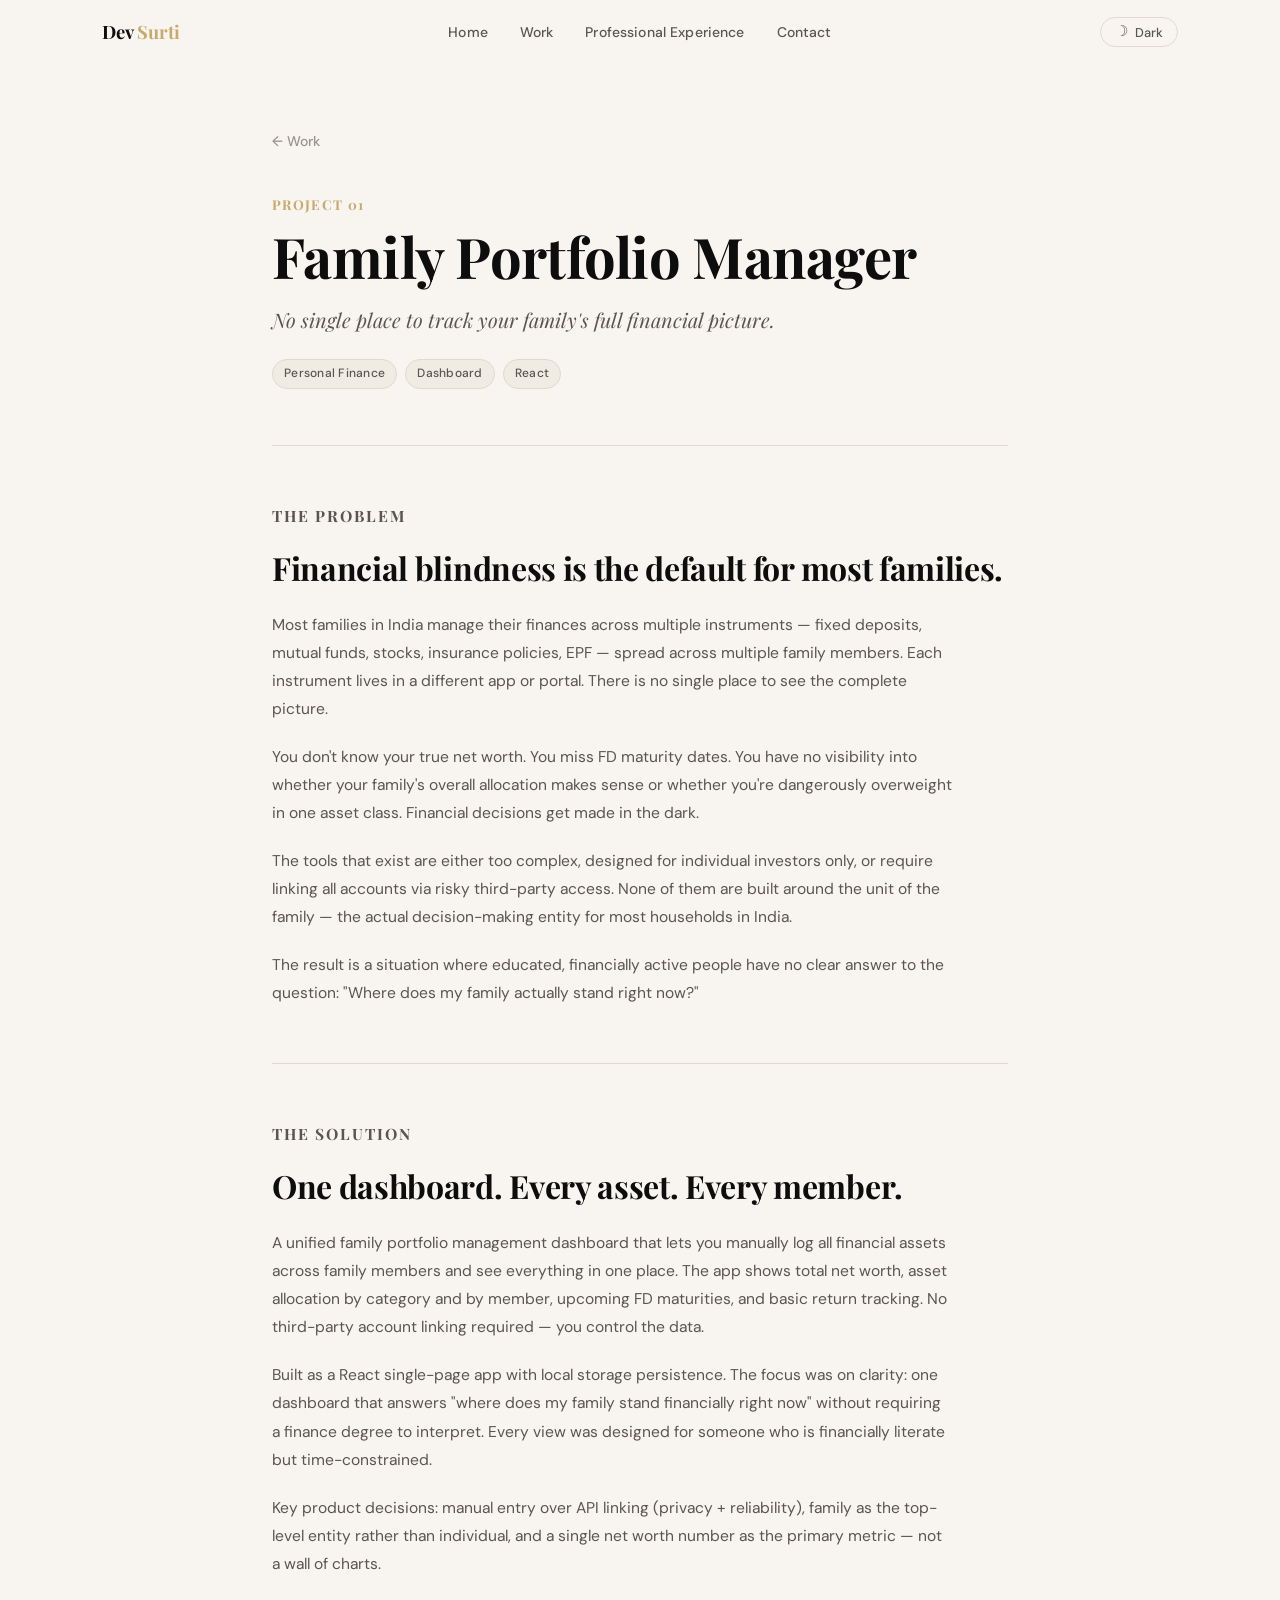
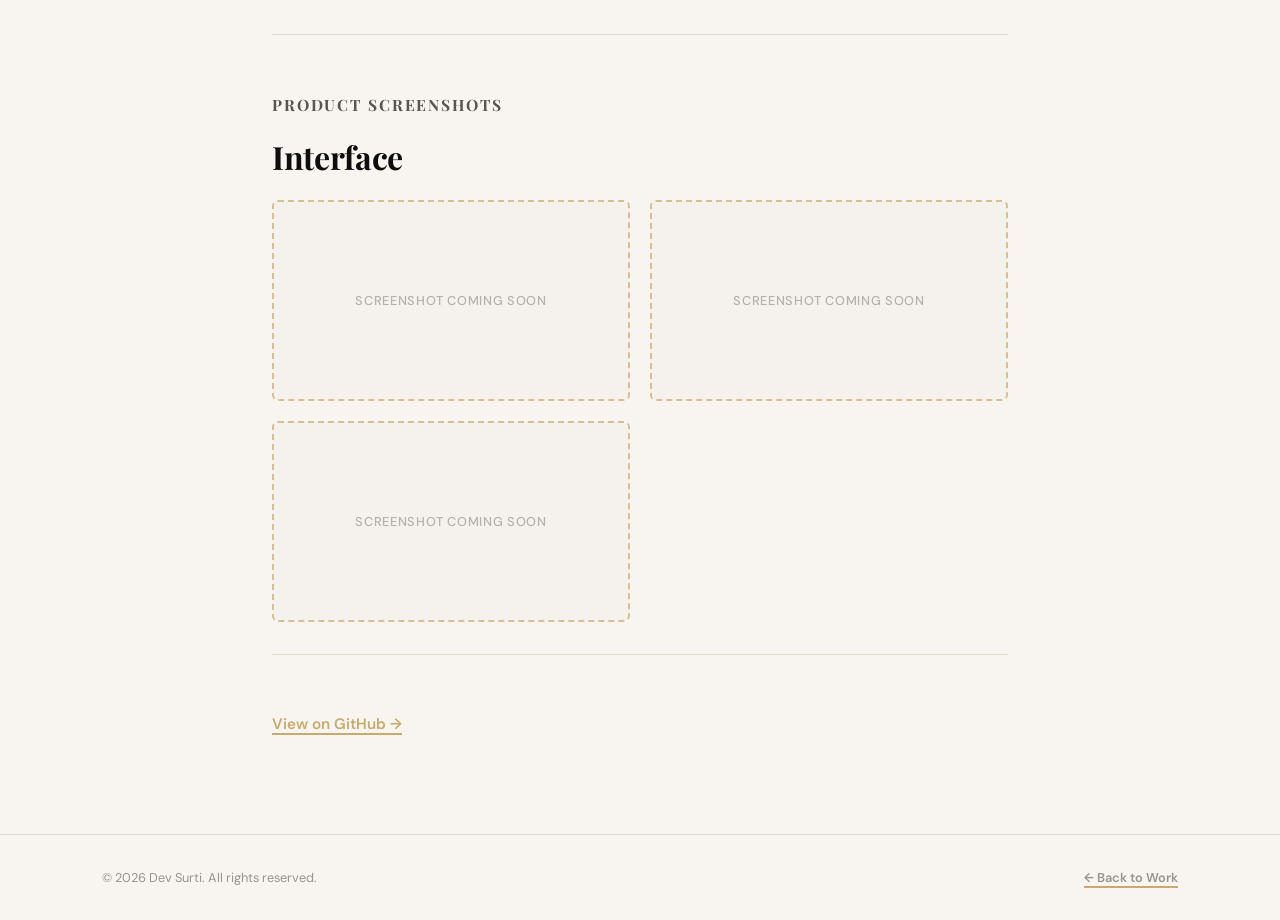
==== project-family-portfolio.html @ 0338aacd "Initial portfolio launch" ====
<!DOCTYPE html>
<html lang="en" data-theme="light">
<head>
  <meta charset="UTF-8" />
  <meta name="viewport" content="width=device-width, initial-scale=1.0" />
  <title>Family Portfolio Manager — Dev Surti</title>
  <meta name="description" content="A unified dashboard to track your family's complete financial picture — FDs, mutual funds, stocks, EPF, and more." />
  <link rel="stylesheet" href="style.css" />
  <link rel="icon" href="favicon.svg" type="image/svg+xml" />
</head>
<body>

  <!-- NAV -->
  <nav class="site-nav" id="site-nav">
    <div class="nav-inner">
      <a href="index.html" class="nav-logo">Dev <span>Surti</span></a>
      <ul class="nav-links" role="list">
        <li><a href="index.html">Home</a></li>
        <li><a href="index.html#work">Work</a></li>
        <li><a href="experience.html">Professional Experience</a></li>
        <li><a href="index.html#contact">Contact</a></li>
      </ul>
      <div class="nav-right">
        <button class="theme-toggle" id="theme-toggle" aria-label="Toggle theme">
          <span class="icon" id="theme-icon">☽</span>
          <span id="theme-label">Dark</span>
        </button>
        <button class="nav-hamburger" id="nav-hamburger" aria-label="Open menu" aria-expanded="false">
          <span></span><span></span><span></span>
        </button>
      </div>
    </div>
    <div class="nav-mobile" id="nav-mobile" role="navigation">
      <a href="index.html">Home</a>
      <a href="index.html#work">Work</a>
      <a href="experience.html">Professional Experience</a>
      <a href="index.html#contact">Contact</a>
    </div>
  </nav>

  <!-- MAIN -->
  <main class="project-page">
    <div class="container--narrow">

      <a href="index.html#work" class="back-link fade-in">← Work</a>

      <!-- Hero -->
      <div class="project-hero fade-in fade-in-delay-1">
        <p class="project-number">Project 01</p>
        <h1>Family Portfolio Manager</h1>
        <p class="project-teaser">No single place to track your family's full financial picture.</p>
        <div class="project-meta">
          <span class="tag">Personal Finance</span>
          <span class="tag">Dashboard</span>
          <span class="tag">React</span>
        </div>
      </div>

      <!-- The Problem -->
      <div class="project-section fade-in">
        <p class="project-section-label">The Problem</p>
        <h2>Financial blindness is the default for most families.</h2>
        <p>
          Most families in India manage their finances across multiple instruments — fixed deposits,
          mutual funds, stocks, insurance policies, EPF — spread across multiple family members.
          Each instrument lives in a different app or portal. There is no single place to see the
          complete picture.
        </p>
        <p>
          You don't know your true net worth. You miss FD maturity dates. You have no visibility
          into whether your family's overall allocation makes sense or whether you're dangerously
          overweight in one asset class. Financial decisions get made in the dark.
        </p>
        <p>
          The tools that exist are either too complex, designed for individual investors only, or
          require linking all accounts via risky third-party access. None of them are built around
          the unit of the family — the actual decision-making entity for most households in India.
        </p>
        <p>
          The result is a situation where educated, financially active people have no clear answer
          to the question: "Where does my family actually stand right now?"
        </p>
      </div>

      <!-- The Solution -->
      <div class="project-section fade-in">
        <p class="project-section-label">The Solution</p>
        <h2>One dashboard. Every asset. Every member.</h2>
        <p>
          A unified family portfolio management dashboard that lets you manually log all financial
          assets across family members and see everything in one place. The app shows total net
          worth, asset allocation by category and by member, upcoming FD maturities, and basic
          return tracking. No third-party account linking required — you control the data.
        </p>
        <p>
          Built as a React single-page app with local storage persistence. The focus was on
          clarity: one dashboard that answers "where does my family stand financially right now"
          without requiring a finance degree to interpret. Every view was designed for someone
          who is financially literate but time-constrained.
        </p>
        <p>
          Key product decisions: manual entry over API linking (privacy + reliability), family as
          the top-level entity rather than individual, and a single net worth number as the primary
          metric — not a wall of charts.
        </p>
      </div>

      <!-- Screenshots -->
      <div class="project-section fade-in">
        <p class="project-section-label">Product Screenshots</p>
        <h2>Interface</h2>
        <div class="screenshots-grid">
          <div class="screenshot-placeholder">Screenshot coming soon</div>
          <div class="screenshot-placeholder">Screenshot coming soon</div>
          <div class="screenshot-placeholder">Screenshot coming soon</div>
        </div>
      </div>

      <!-- GitHub -->
      <div class="project-section github-cta fade-in">
        <a href="#" class="text-cta text-cta--accent">View on GitHub →</a>
      </div>

    </div>
  </main>

  <!-- FOOTER -->
  <footer class="site-footer">
    <div class="footer-inner">
      <p class="footer-copy">© 2026 Dev Surti. All rights reserved.</p>
      <a href="index.html#work" class="footer-copy text-cta" style="font-size:0.8rem;">← Back to Work</a>
    </div>
  </footer>

  <script>
    const root = document.documentElement;
    const toggleBtn = document.getElementById('theme-toggle');
    const themeIcon = document.getElementById('theme-icon');
    const themeLabel = document.getElementById('theme-label');

    function applyTheme(theme) {
      root.setAttribute('data-theme', theme);
      localStorage.setItem('theme', theme);
      if (theme === 'dark') {
        themeIcon.textContent = '☀';
        themeLabel.textContent = 'Light';
      } else {
        themeIcon.textContent = '☽';
        themeLabel.textContent = 'Dark';
      }
    }

    applyTheme(localStorage.getItem('theme') || 'light');
    toggleBtn.addEventListener('click', () => {
      applyTheme(root.getAttribute('data-theme') === 'dark' ? 'light' : 'dark');
    });

    const nav = document.getElementById('site-nav');
    window.addEventListener('scroll', () => {
      nav.classList.toggle('scrolled', window.scrollY > 20);
    }, { passive: true });

    const hamburger = document.getElementById('nav-hamburger');
    const mobileNav = document.getElementById('nav-mobile');
    hamburger.addEventListener('click', () => {
      const open = mobileNav.classList.toggle('open');
      hamburger.setAttribute('aria-expanded', open);
    });

    const fadeEls = document.querySelectorAll('.fade-in');
    const observer = new IntersectionObserver((entries) => {
      entries.forEach(entry => {
        if (entry.isIntersecting) {
          entry.target.classList.add('visible');
          observer.unobserve(entry.target);
        }
      });
    }, { threshold: 0.1 });
    fadeEls.forEach(el => observer.observe(el));
  </script>

</body>
</html>
---- style.css ----
/* ============================================================
   IMPORTS
   ============================================================ */
@import url('https://fonts.googleapis.com/css2?family=Playfair+Display:ital,wght@0,400;0,700;0,900;1,400;1,700&family=DM+Sans:ital,wght@0,300;0,400;0,500;0,600;1,300;1,400&display=swap');

/* ============================================================
   CSS VARIABLES — LIGHT THEME (default)
   ============================================================ */
:root {
  --bg:          #f8f5f0;
  --bg-nav:      rgba(248, 245, 240, 0.92);
  --surface:     #ffffff;
  --border:      #e0d9ce;
  --border-accent: #c8a96e;
  --text-primary: #0d0d0d;
  --text-secondary: #5a5550;
  --text-muted:  #9a9390;
  --accent:      #c8a96e;
  --accent-hover: #b8934f;
  --tag-bg:      #f0ece4;
  --tag-text:    #5a5550;
  --card-bg:     #ffffff;
  --card-border: #e0d9ce;
  --live-bg:     #e8f5e9;
  --live-text:   #2e7d32;
  --placeholder-bg: #f5f2ed;
  --shadow:      0 2px 12px rgba(13,13,13,0.06);
  --shadow-hover: 0 8px 32px rgba(13,13,13,0.12);
}

/* DARK THEME */
[data-theme="dark"] {
  --bg:          #0d0d0d;
  --bg-nav:      rgba(13, 13, 13, 0.92);
  --surface:     #161614;
  --border:      #2a2820;
  --border-accent: #c8a96e;
  --text-primary: #f0ece4;
  --text-secondary: #b0a99e;
  --text-muted:  #6a6460;
  --accent:      #c8a96e;
  --accent-hover: #d9bc83;
  --tag-bg:      #1e1c18;
  --tag-text:    #b0a99e;
  --card-bg:     #161614;
  --card-border: #2a2820;
  --live-bg:     #0a1f0d;
  --live-text:   #66bb6a;
  --placeholder-bg: #1a1814;
  --shadow:      0 2px 12px rgba(0,0,0,0.3);
  --shadow-hover: 0 8px 32px rgba(0,0,0,0.5);
}

/* ============================================================
   RESET & BASE
   ============================================================ */
*, *::before, *::after {
  box-sizing: border-box;
  margin: 0;
  padding: 0;
}

html {
  scroll-behavior: smooth;
  font-size: 16px;
}

body {
  background-color: var(--bg);
  color: var(--text-primary);
  font-family: 'DM Sans', system-ui, sans-serif;
  font-weight: 400;
  line-height: 1.65;
  transition: background-color 0.3s ease, color 0.3s ease;
  -webkit-font-smoothing: antialiased;
}

img {
  max-width: 100%;
  display: block;
}

a {
  color: inherit;
  text-decoration: none;
}

ul, ol {
  list-style: none;
}

/* ============================================================
   TYPOGRAPHY
   ============================================================ */
h1, h2, h3, h4 {
  font-family: 'Playfair Display', Georgia, serif;
  line-height: 1.15;
  letter-spacing: -0.01em;
}

.display-heading {
  font-family: 'Playfair Display', Georgia, serif;
  font-size: clamp(2.6rem, 5.5vw, 4.8rem);
  font-weight: 900;
  line-height: 1.1;
  letter-spacing: -0.02em;
}

.section-heading {
  font-family: 'Playfair Display', Georgia, serif;
  font-size: clamp(2rem, 3.5vw, 3rem);
  font-weight: 700;
  letter-spacing: -0.015em;
}

.section-sub {
  font-size: 1rem;
  color: var(--text-secondary);
  margin-top: 0.5rem;
  font-weight: 400;
}

.body-lead {
  font-size: 1.05rem;
  line-height: 1.7;
  color: var(--text-secondary);
}

/* ============================================================
   LAYOUT
   ============================================================ */
.container {
  max-width: 1140px;
  margin: 0 auto;
  padding: 0 2rem;
}

.container--narrow {
  max-width: 800px;
  margin: 0 auto;
  padding: 0 2rem;
}

section {
  padding: 6rem 0;
}

/* ============================================================
   NAV
   ============================================================ */
.site-nav {
  position: fixed;
  top: 0;
  left: 0;
  right: 0;
  z-index: 100;
  background: var(--bg-nav);
  backdrop-filter: blur(12px);
  -webkit-backdrop-filter: blur(12px);
  border-bottom: 1px solid transparent;
  transition: border-color 0.3s ease, background 0.3s ease;
}

.site-nav.scrolled {
  border-bottom-color: var(--border);
}

.nav-inner {
  max-width: 1140px;
  margin: 0 auto;
  padding: 0 2rem;
  height: 64px;
  display: flex;
  align-items: center;
  justify-content: space-between;
  gap: 2rem;
}

.nav-logo {
  font-family: 'Playfair Display', Georgia, serif;
  font-size: 1.15rem;
  font-weight: 700;
  color: var(--text-primary);
  white-space: nowrap;
  flex-shrink: 0;
}

.nav-logo span {
  color: var(--accent);
}

.nav-links {
  display: flex;
  align-items: center;
  gap: 2rem;
}

.nav-links a {
  font-size: 0.875rem;
  font-weight: 500;
  color: var(--text-secondary);
  transition: color 0.2s ease;
  letter-spacing: 0.01em;
}

.nav-links a:hover {
  color: var(--text-primary);
}

.nav-right {
  display: flex;
  align-items: center;
  gap: 1.5rem;
  flex-shrink: 0;
}

/* Theme toggle */
.theme-toggle {
  background: none;
  border: 1px solid var(--border);
  border-radius: 20px;
  cursor: pointer;
  color: var(--text-secondary);
  font-family: 'DM Sans', sans-serif;
  font-size: 0.8rem;
  font-weight: 500;
  padding: 0.35rem 0.9rem;
  display: flex;
  align-items: center;
  gap: 0.4rem;
  transition: border-color 0.2s ease, color 0.2s ease, background 0.2s ease;
  white-space: nowrap;
}

.theme-toggle:hover {
  border-color: var(--accent);
  color: var(--text-primary);
}

.theme-toggle .icon {
  font-size: 0.95rem;
  line-height: 1;
}

/* Nav hamburger (mobile) */
.nav-hamburger {
  display: none;
  flex-direction: column;
  gap: 5px;
  background: none;
  border: none;
  cursor: pointer;
  padding: 4px;
}

.nav-hamburger span {
  display: block;
  width: 22px;
  height: 2px;
  background: var(--text-primary);
  transition: all 0.25s ease;
  border-radius: 2px;
}

/* Mobile nav drawer */
.nav-mobile {
  display: none;
  flex-direction: column;
  gap: 0;
  background: var(--bg);
  border-top: 1px solid var(--border);
  padding: 1rem 2rem 1.5rem;
}

.nav-mobile.open {
  display: flex;
}

.nav-mobile a {
  font-size: 1rem;
  font-weight: 500;
  color: var(--text-secondary);
  padding: 0.75rem 0;
  border-bottom: 1px solid var(--border);
  transition: color 0.2s ease;
}

.nav-mobile a:last-child {
  border-bottom: none;
}

.nav-mobile a:hover {
  color: var(--text-primary);
}

/* ============================================================
   TEXT CTAs (link-style, not buttons)
   ============================================================ */
.text-cta {
  display: inline-flex;
  align-items: center;
  gap: 0.25rem;
  font-size: 0.95rem;
  font-weight: 600;
  color: var(--text-primary);
  text-decoration: underline;
  text-decoration-color: var(--accent);
  text-underline-offset: 4px;
  text-decoration-thickness: 1.5px;
  transition: color 0.2s ease, text-decoration-color 0.2s ease;
}

.text-cta:hover {
  color: var(--accent);
  text-decoration-color: var(--accent);
}

.text-cta--accent {
  color: var(--accent);
}

.text-cta--accent:hover {
  color: var(--accent-hover);
}

.cta-group {
  display: flex;
  align-items: center;
  flex-wrap: wrap;
  gap: 0.5rem;
}

.cta-divider {
  color: var(--text-muted);
  font-size: 0.9rem;
  user-select: none;
}

/* ============================================================
   TAGS / BADGES
   ============================================================ */
.tags {
  display: flex;
  flex-wrap: wrap;
  gap: 0.5rem;
}

.tag {
  display: inline-block;
  padding: 0.25rem 0.7rem;
  background: var(--tag-bg);
  color: var(--tag-text);
  font-size: 0.75rem;
  font-weight: 500;
  border-radius: 20px;
  letter-spacing: 0.02em;
  border: 1px solid var(--border);
}

.tag--live {
  background: var(--live-bg);
  color: var(--live-text);
  border-color: transparent;
  font-weight: 600;
}

.tag--live::before {
  content: '● ';
  font-size: 0.6rem;
}

/* ============================================================
   FADE-IN ANIMATION
   ============================================================ */
.fade-in {
  opacity: 0;
  transform: translateY(20px);
  transition: opacity 0.6s ease, transform 0.6s ease;
}

.fade-in.visible {
  opacity: 1;
  transform: translateY(0);
}

.fade-in-delay-1 { transition-delay: 0.1s; }
.fade-in-delay-2 { transition-delay: 0.2s; }
.fade-in-delay-3 { transition-delay: 0.3s; }
.fade-in-delay-4 { transition-delay: 0.4s; }

/* ============================================================
   HERO SECTION
   ============================================================ */
.hero {
  padding-top: 10rem;
  padding-bottom: 6rem;
  min-height: 100vh;
  display: flex;
  align-items: center;
}

.hero-inner {
  display: grid;
  grid-template-columns: 1fr 340px;
  gap: 5rem;
  align-items: center;
  width: 100%;
}

.hero-bio {
  margin-top: 1.5rem;
  font-size: 1rem;
  color: var(--text-secondary);
  max-width: 420px;
  line-height: 1.75;
}

.hero-ctas {
  margin-top: 2rem;
}

.hero-contact-line {
  margin-top: 1.5rem;
  display: flex;
  align-items: center;
  gap: 0.5rem;
  font-size: 0.8rem;
  color: var(--text-muted);
}

.hero-contact-line a {
  color: var(--text-muted);
  transition: color 0.2s ease;
}

.hero-contact-line a:hover {
  color: var(--accent);
}

.hero-contact-line .li-icon {
  width: 14px;
  height: 14px;
  fill: currentColor;
  flex-shrink: 0;
}

/* Profile photo placeholder */
.profile-photo-placeholder {
  width: 100%;
  aspect-ratio: 3 / 4;
  border: 2px dashed var(--border-accent);
  border-radius: 4px;
  background: var(--placeholder-bg);
  display: flex;
  align-items: center;
  justify-content: center;
  color: var(--text-muted);
  font-size: 0.875rem;
  font-weight: 500;
  letter-spacing: 0.05em;
  text-transform: uppercase;
  max-width: 340px;
}

/* ============================================================
   WORK / PROJECT CARDS
   ============================================================ */
.work-section {
  border-top: 1px solid var(--border);
}

.work-header {
  margin-bottom: 3.5rem;
}

.cards-grid {
  display: grid;
  grid-template-columns: repeat(2, 1fr);
  gap: 1.5rem;
}

.project-card {
  background: var(--card-bg);
  border: 1px solid var(--card-border);
  border-radius: 6px;
  padding: 2rem;
  display: flex;
  flex-direction: column;
  gap: 1rem;
  transition: transform 0.25s ease, border-color 0.25s ease, box-shadow 0.25s ease;
  position: relative;
  overflow: hidden;
}

.project-card:hover {
  transform: translateY(-4px);
  border-color: var(--border-accent);
  box-shadow: var(--shadow-hover);
}

.card-number {
  font-family: 'Playfair Display', Georgia, serif;
  font-size: 3.5rem;
  font-weight: 900;
  color: var(--accent);
  opacity: 0.12;
  line-height: 1;
  position: absolute;
  top: 1.25rem;
  right: 1.75rem;
  user-select: none;
  pointer-events: none;
}

.card-name {
  font-family: 'Playfair Display', Georgia, serif;
  font-size: 1.35rem;
  font-weight: 700;
  line-height: 1.3;
  margin-top: 0.25rem;
}

.card-problem {
  font-size: 0.9rem;
  color: var(--text-secondary);
  line-height: 1.6;
}

.card-footer {
  margin-top: auto;
  padding-top: 1rem;
  border-top: 1px solid var(--border);
  display: flex;
  align-items: center;
  justify-content: space-between;
}

.card-status-tags {
  display: flex;
  flex-wrap: wrap;
  gap: 0.4rem;
  align-items: center;
  flex: 1;
}

.card-explore {
  flex-shrink: 0;
}

.card-footer .tags {
  flex: 1;
  gap: 0.4rem;
}

/* ============================================================
   CONTACT SECTION
   ============================================================ */
.contact-section {
  border-top: 1px solid var(--border);
}

.contact-inner {
  max-width: 640px;
}

.contact-text {
  margin-top: 1rem;
  font-size: 1.05rem;
  color: var(--text-secondary);
  line-height: 1.75;
}

.contact-ctas {
  margin-top: 2rem;
}

/* ============================================================
   FOOTER
   ============================================================ */
.site-footer {
  border-top: 1px solid var(--border);
  padding: 2rem 0;
}

.footer-inner {
  max-width: 1140px;
  margin: 0 auto;
  padding: 0 2rem;
  display: flex;
  align-items: center;
  justify-content: space-between;
  gap: 1rem;
  flex-wrap: wrap;
}

.footer-copy {
  font-size: 0.8rem;
  color: var(--text-muted);
}

/* ============================================================
   EXPERIENCE PAGE
   ============================================================ */
.experience-page {
  padding-top: 8rem;
  padding-bottom: 6rem;
}

.experience-header {
  display: flex;
  align-items: flex-start;
  justify-content: space-between;
  gap: 2rem;
  margin-bottom: 3rem;
  flex-wrap: wrap;
}

.experience-header h1 {
  font-size: clamp(2.2rem, 4vw, 3.5rem);
}

.resume-section {
  margin-top: 3rem;
}

.resume-section + .resume-section {
  margin-top: 2.5rem;
  padding-top: 2.5rem;
  border-top: 1px solid var(--border);
}

.resume-section-title {
  font-family: 'Playfair Display', Georgia, serif;
  font-size: 0.75rem;
  font-weight: 700;
  letter-spacing: 0.12em;
  text-transform: uppercase;
  color: var(--accent);
  margin-bottom: 1.25rem;
}

.resume-summary {
  font-size: 1rem;
  color: var(--text-secondary);
  line-height: 1.8;
}

/* Experience items */
.exp-item {
  margin-bottom: 2.5rem;
}

.exp-item:last-child {
  margin-bottom: 0;
}

.exp-header {
  display: flex;
  justify-content: space-between;
  align-items: flex-start;
  gap: 1rem;
  flex-wrap: wrap;
  margin-bottom: 0.35rem;
}

.exp-company {
  font-family: 'Playfair Display', Georgia, serif;
  font-size: 1.15rem;
  font-weight: 700;
}

.exp-role {
  font-size: 0.95rem;
  font-weight: 600;
  color: var(--text-secondary);
  margin-bottom: 0.75rem;
}

.exp-date {
  font-size: 0.8rem;
  color: var(--text-muted);
  font-weight: 500;
  white-space: nowrap;
  flex-shrink: 0;
  padding-top: 0.2rem;
}

.exp-bullets {
  list-style: none;
  display: flex;
  flex-direction: column;
  gap: 0.5rem;
}

.exp-bullets li {
  font-size: 0.925rem;
  color: var(--text-secondary);
  line-height: 1.65;
  padding-left: 1.2rem;
  position: relative;
}

.exp-bullets li::before {
  content: '–';
  position: absolute;
  left: 0;
  color: var(--accent);
  font-weight: 600;
}

/* Education */
.edu-item {
  display: flex;
  justify-content: space-between;
  align-items: center;
  gap: 1rem;
  padding: 0.6rem 0;
  border-bottom: 1px solid var(--border);
  flex-wrap: wrap;
}

.edu-item:first-child {
  border-top: 1px solid var(--border);
}

.edu-degree {
  font-weight: 600;
  font-size: 0.925rem;
}

.edu-school {
  font-size: 0.875rem;
  color: var(--text-secondary);
}

.edu-year {
  font-size: 0.8rem;
  color: var(--text-muted);
  white-space: nowrap;
  flex-shrink: 0;
}

/* Skills */
.skills-list {
  display: flex;
  flex-wrap: wrap;
  gap: 0.5rem;
}

.skill-chip {
  display: inline-block;
  padding: 0.3rem 0.8rem;
  background: var(--tag-bg);
  border: 1px solid var(--border);
  border-radius: 4px;
  font-size: 0.825rem;
  color: var(--text-secondary);
  font-weight: 500;
}

/* ============================================================
   PROJECT PAGES
   ============================================================ */
.project-page {
  padding-top: 8rem;
  padding-bottom: 6rem;
}

.back-link {
  display: inline-flex;
  align-items: center;
  gap: 0.4rem;
  font-size: 0.875rem;
  font-weight: 500;
  color: var(--text-muted);
  margin-bottom: 2.5rem;
  transition: color 0.2s ease;
}

.back-link:hover {
  color: var(--accent);
}

.project-hero {
  margin-bottom: 3.5rem;
}

.project-number {
  font-family: 'Playfair Display', Georgia, serif;
  font-size: 0.85rem;
  font-weight: 700;
  letter-spacing: 0.1em;
  color: var(--accent);
  text-transform: uppercase;
  margin-bottom: 0.5rem;
}

.project-hero h1 {
  font-size: clamp(2rem, 4.5vw, 3.5rem);
  margin-bottom: 1rem;
}

.project-teaser {
  font-family: 'Playfair Display', Georgia, serif;
  font-size: 1.25rem;
  font-style: italic;
  color: var(--text-secondary);
  line-height: 1.55;
  max-width: 640px;
  margin-bottom: 1.5rem;
}

.project-meta {
  display: flex;
  align-items: center;
  flex-wrap: wrap;
  gap: 0.5rem;
}

.project-section {
  margin-top: 3.5rem;
  padding-top: 3.5rem;
  border-top: 1px solid var(--border);
}

.project-section-label {
  font-family: 'Playfair Display', Georgia, serif;
  font-size: 0.75rem;
  font-weight: 700;
  letter-spacing: 0.12em;
  text-transform: uppercase;
  color: var(--accent);
  margin-bottom: 0.75rem;
}

.project-section h2 {
  font-size: clamp(1.5rem, 2.5vw, 2rem);
  margin-bottom: 1.5rem;
}

.project-section p {
  font-size: 0.975rem;
  color: var(--text-secondary);
  line-height: 1.8;
  margin-bottom: 1.25rem;
  max-width: 680px;
}

.project-section p:last-child {
  margin-bottom: 0;
}

/* Screenshot placeholders */
.screenshots-grid {
  display: grid;
  grid-template-columns: repeat(auto-fit, minmax(280px, 1fr));
  gap: 1.25rem;
  margin-top: 1.5rem;
}

.screenshot-placeholder {
  width: 100%;
  aspect-ratio: 16 / 9;
  border: 2px dashed var(--border-accent);
  border-radius: 6px;
  background: var(--placeholder-bg);
  display: flex;
  align-items: center;
  justify-content: center;
  color: var(--text-muted);
  font-size: 0.8rem;
  font-weight: 500;
  letter-spacing: 0.05em;
  text-transform: uppercase;
  opacity: 0.7;
}

.github-cta {
  margin-top: 2rem;
}

/* Download PDF button */
.download-pdf-btn {
  display: inline-flex;
  align-items: center;
  gap: 0.5rem;
  padding: 0.65rem 1.4rem;
  background: var(--accent);
  color: #0d0d0d;
  font-family: 'DM Sans', sans-serif;
  font-size: 0.875rem;
  font-weight: 600;
  border-radius: 4px;
  text-decoration: none;
  transition: background 0.2s ease, transform 0.15s ease;
  white-space: nowrap;
  flex-shrink: 0;
  border: none;
  cursor: pointer;
}

.download-pdf-btn:hover {
  background: var(--accent-hover);
  color: #0d0d0d;
  transform: translateY(-1px);
  text-decoration: none;
}

/* ============================================================
   DIVIDERS & UTILITIES
   ============================================================ */
.divider {
  height: 1px;
  background: var(--border);
  margin: 0;
}

.text-accent { color: var(--accent); }
.text-muted  { color: var(--text-muted); }
.text-secondary { color: var(--text-secondary); }
.mt-1 { margin-top: 0.5rem; }
.mt-2 { margin-top: 1rem; }
.mt-3 { margin-top: 1.5rem; }

/* ============================================================
   RESPONSIVE
   ============================================================ */
@media (max-width: 900px) {
  .hero-inner {
    grid-template-columns: 1fr;
    gap: 3rem;
  }

  .profile-photo-placeholder {
    max-width: 220px;
    margin: 0 auto;
  }

  .hero {
    padding-top: 8rem;
    min-height: auto;
  }

  .cards-grid {
    grid-template-columns: 1fr;
  }

  .nav-links {
    display: none;
  }

  .nav-hamburger {
    display: flex;
  }

  .experience-header {
    flex-direction: column;
    align-items: flex-start;
  }
}

@media (max-width: 640px) {
  section {
    padding: 4rem 0;
  }

  .container,
  .container--narrow {
    padding: 0 1.25rem;
  }

  .nav-inner {
    padding: 0 1.25rem;
  }

  .footer-inner {
    padding: 0 1.25rem;
    flex-direction: column;
    align-items: flex-start;
  }

  .project-card {
    padding: 1.5rem;
  }

  .screenshots-grid {
    grid-template-columns: 1fr;
  }
}

/* ============================================================
   PRINT STYLES (experience.html)
   ============================================================ */
@media print {
  .site-nav,
  .nav-mobile,
  .download-btn,
  .download-pdf-btn,
  .site-footer,
  .fade-in {
    display: none !important;
  }

  body {
    background: #fff;
    color: #000;
    font-size: 11pt;
  }

  .experience-page {
    padding-top: 1rem;
    padding-bottom: 0;
  }

  .experience-header {
    margin-bottom: 1.5rem;
  }

  .resume-section + .resume-section {
    margin-top: 1.25rem;
    padding-top: 1.25rem;
  }

  .exp-item {
    margin-bottom: 1.25rem;
    page-break-inside: avoid;
  }

  a {
    color: #000 !important;
    text-decoration: none !important;
  }

  h1, h2, h3 {
    color: #000 !important;
  }

  .resume-section-title,
  .project-number,
  .exp-bullets li::before {
    color: #666 !important;
  }
}
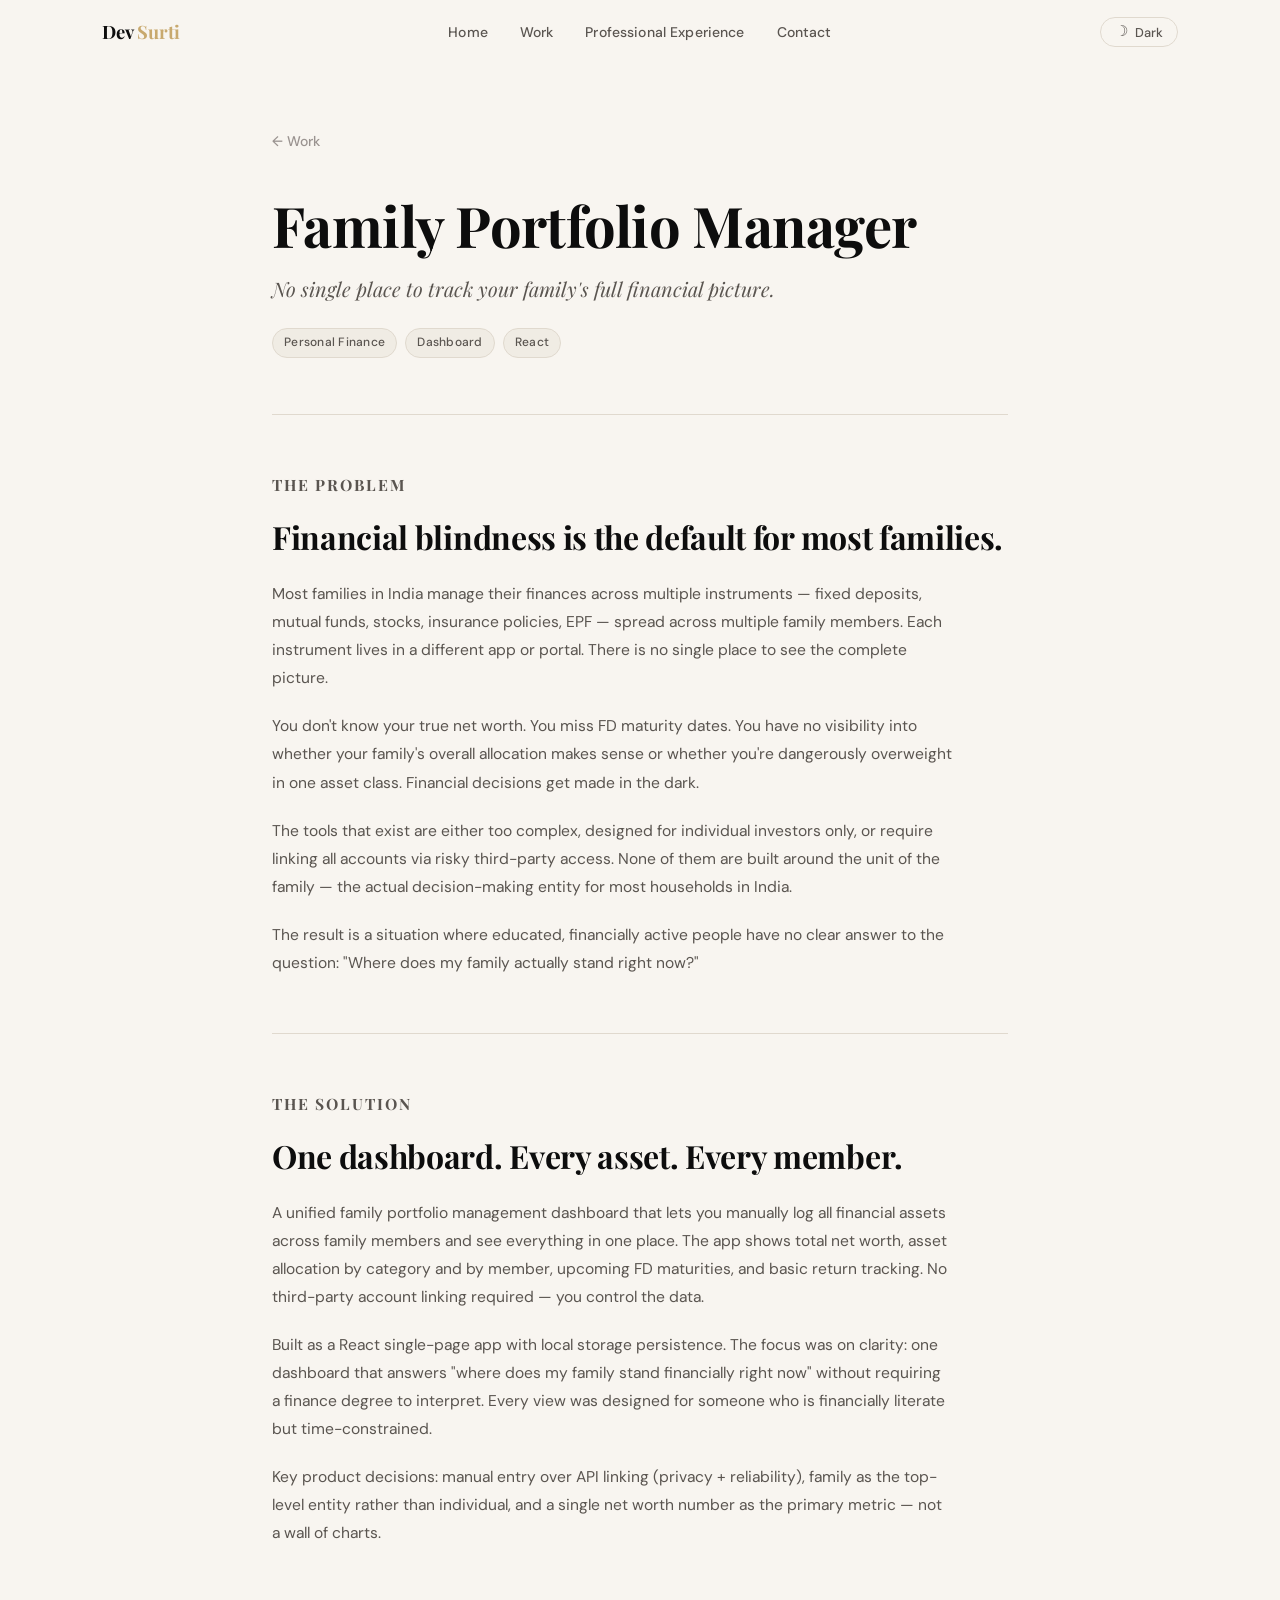
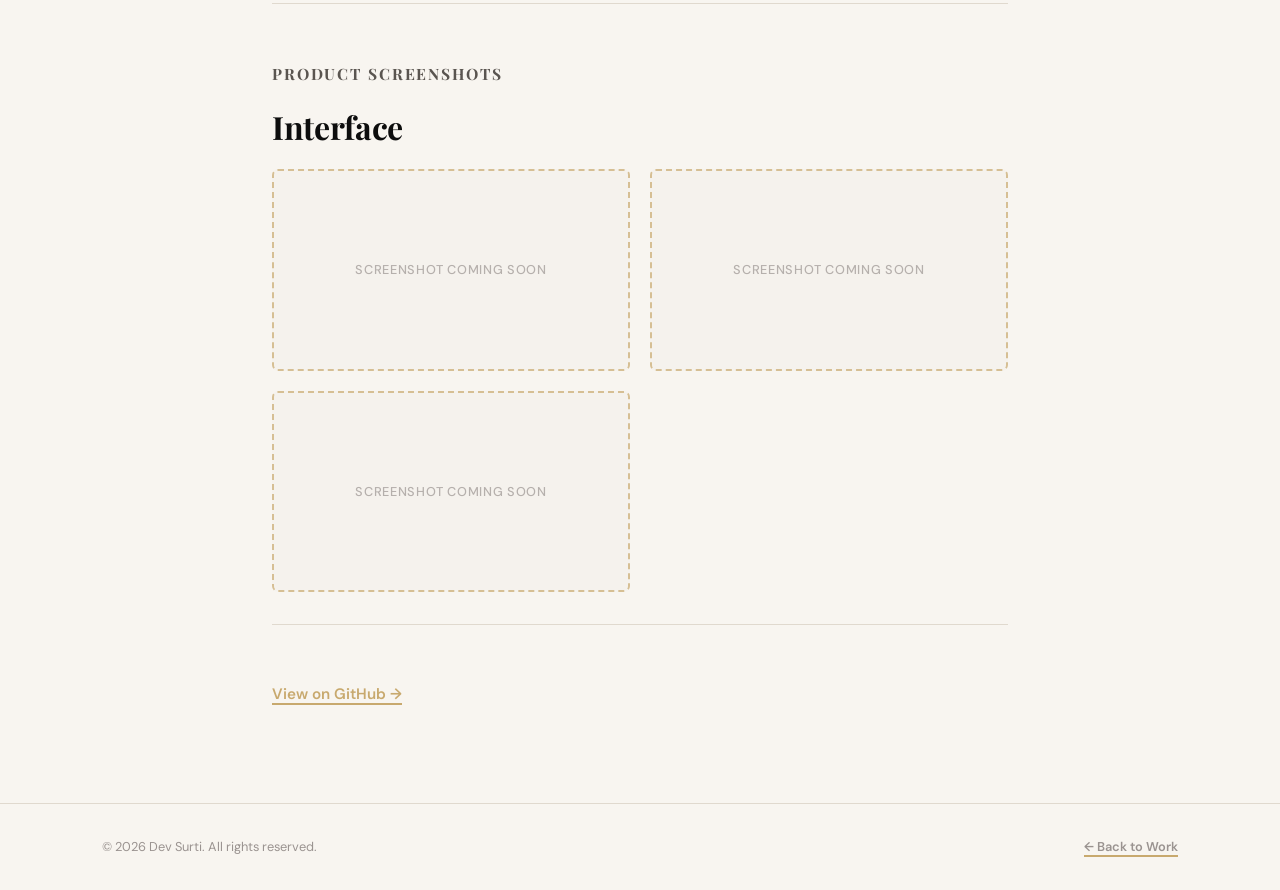
==== commit cd7e92a9: "Remove project number labels, update underwriting agent teaser, add underwriting agent diagram" ====
--- a/project-family-portfolio.html
+++ b/project-family-portfolio.html
@@ -46,7 +46,6 @@
 
       <!-- Hero -->
       <div class="project-hero fade-in fade-in-delay-1">
-        <p class="project-number">Project 01</p>
         <h1>Family Portfolio Manager</h1>
         <p class="project-teaser">No single place to track your family's full financial picture.</p>
         <div class="project-meta">
--- a/style.css
+++ b/style.css
@@ -850,6 +850,55 @@
   margin-bottom: 0;
 }
 
+.project-list {
+  list-style: none;
+  padding: 0;
+  margin: 0;
+  display: flex;
+  flex-direction: column;
+  gap: 0.85rem;
+  max-width: 680px;
+}
+
+.project-list li {
+  font-size: 0.975rem;
+  color: var(--text-secondary);
+  line-height: 1.8;
+  padding-left: 1.25rem;
+  position: relative;
+}
+
+.project-list li::before {
+  content: '–';
+  position: absolute;
+  left: 0;
+  color: var(--accent);
+  font-weight: 700;
+}
+
+.project-list code {
+  font-family: 'SF Mono', 'Fira Code', monospace;
+  font-size: 0.85em;
+  background: var(--border);
+  padding: 1px 5px;
+  border-radius: 3px;
+  color: var(--accent);
+}
+
+.code-block {
+  font-family: 'SF Mono', 'Fira Code', monospace;
+  font-size: 0.82rem;
+  line-height: 1.7;
+  color: var(--text-secondary);
+  background: var(--border);
+  border: 1px solid var(--border);
+  border-radius: 8px;
+  padding: 1.5rem;
+  white-space: pre-wrap;
+  overflow-x: auto;
+  max-width: 100%;
+}
+
 /* Screenshot placeholders */
 .screenshots-grid {
   display: grid;
@@ -1040,4 +1089,12 @@
   .exp-bullets li::before {
     color: #666 !important;
   }
-}
+  .profile-photo {
+  width: 100%;
+  max-width: 340px;
+  aspect-ratio: 3 / 4;
+  object-fit: cover;
+  border-radius: 4px;
+  display: block;
+  }
+}
